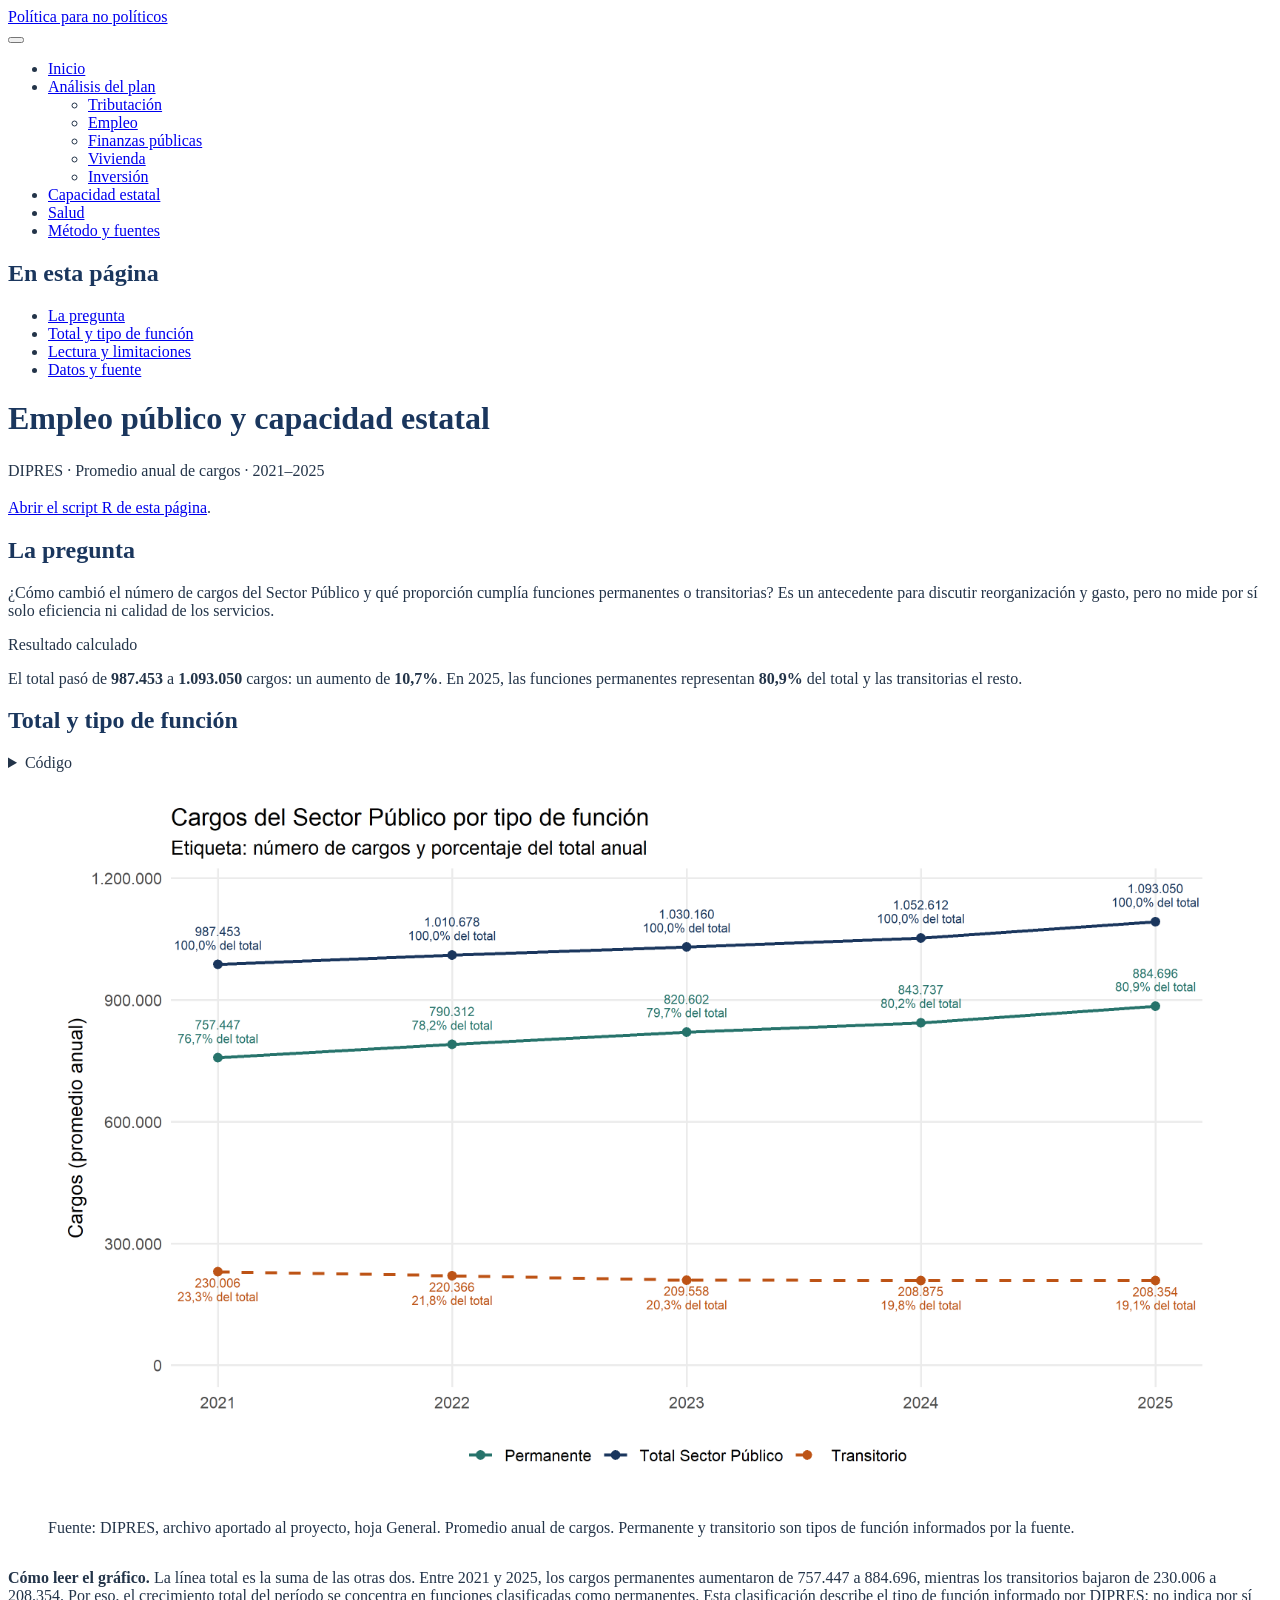
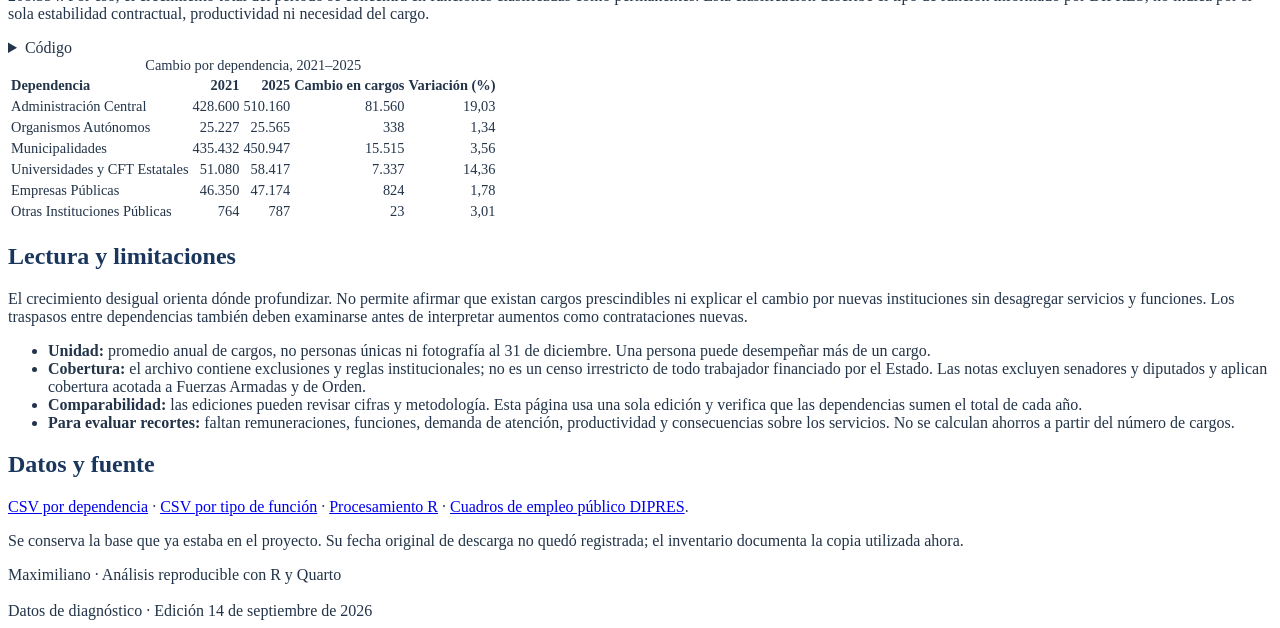
==== docs/01_empleo_publico.html @ da825cc6 "Amplía análisis y documentación del sitio" ====
<!DOCTYPE html>
<html xmlns="http://www.w3.org/1999/xhtml" lang="es" xml:lang="es"><head>

<meta charset="utf-8">
<meta name="generator" content="quarto-1.3.450">

<meta name="viewport" content="width=device-width, initial-scale=1.0, user-scalable=yes">


<title>Política para no políticos - Empleo público y capacidad estatal</title>
<style>
code{white-space: pre-wrap;}
span.smallcaps{font-variant: small-caps;}
div.columns{display: flex; gap: min(4vw, 1.5em);}
div.column{flex: auto; overflow-x: auto;}
div.hanging-indent{margin-left: 1.5em; text-indent: -1.5em;}
ul.task-list{list-style: none;}
ul.task-list li input[type="checkbox"] {
  width: 0.8em;
  margin: 0 0.8em 0.2em -1em; /* quarto-specific, see https://github.com/quarto-dev/quarto-cli/issues/4556 */ 
  vertical-align: middle;
}
/* CSS for syntax highlighting */
pre > code.sourceCode { white-space: pre; position: relative; }
pre > code.sourceCode > span { display: inline-block; line-height: 1.25; }
pre > code.sourceCode > span:empty { height: 1.2em; }
.sourceCode { overflow: visible; }
code.sourceCode > span { color: inherit; text-decoration: inherit; }
div.sourceCode { margin: 1em 0; }
pre.sourceCode { margin: 0; }
@media screen {
div.sourceCode { overflow: auto; }
}
@media print {
pre > code.sourceCode { white-space: pre-wrap; }
pre > code.sourceCode > span { text-indent: -5em; padding-left: 5em; }
}
pre.numberSource code
  { counter-reset: source-line 0; }
pre.numberSource code > span
  { position: relative; left: -4em; counter-increment: source-line; }
pre.numberSource code > span > a:first-child::before
  { content: counter(source-line);
    position: relative; left: -1em; text-align: right; vertical-align: baseline;
    border: none; display: inline-block;
    -webkit-touch-callout: none; -webkit-user-select: none;
    -khtml-user-select: none; -moz-user-select: none;
    -ms-user-select: none; user-select: none;
    padding: 0 4px; width: 4em;
  }
pre.numberSource { margin-left: 3em;  padding-left: 4px; }
div.sourceCode
  {   }
@media screen {
pre > code.sourceCode > span > a:first-child::before { text-decoration: underline; }
}
</style>


<script src="site_libs/quarto-nav/quarto-nav.js"></script>
<script src="site_libs/quarto-nav/headroom.min.js"></script>
<script src="site_libs/clipboard/clipboard.min.js"></script>
<script src="site_libs/quarto-search/autocomplete.umd.js"></script>
<script src="site_libs/quarto-search/fuse.min.js"></script>
<script src="site_libs/quarto-search/quarto-search.js"></script>
<meta name="quarto:offset" content="./">
<script src="site_libs/quarto-html/quarto.js"></script>
<script src="site_libs/quarto-html/popper.min.js"></script>
<script src="site_libs/quarto-html/tippy.umd.min.js"></script>
<script src="site_libs/quarto-html/anchor.min.js"></script>
<link href="site_libs/quarto-html/tippy.css" rel="stylesheet">
<link href="site_libs/quarto-html/quarto-syntax-highlighting.css" rel="stylesheet" id="quarto-text-highlighting-styles">
<script src="site_libs/bootstrap/bootstrap.min.js"></script>
<link href="site_libs/bootstrap/bootstrap-icons.css" rel="stylesheet">
<link href="site_libs/bootstrap/bootstrap.min.css" rel="stylesheet" id="quarto-bootstrap" data-mode="light">
<script id="quarto-search-options" type="application/json">{
  "location": "navbar",
  "copy-button": false,
  "collapse-after": 3,
  "panel-placement": "end",
  "type": "overlay",
  "limit": 20,
  "language": {
    "search-no-results-text": "Sin resultados",
    "search-matching-documents-text": "documentos encontrados",
    "search-copy-link-title": "Copiar el enlace en la búsqueda",
    "search-hide-matches-text": "Ocultar resultados adicionales",
    "search-more-match-text": "resultado adicional en este documento",
    "search-more-matches-text": "resultados adicionales en este documento",
    "search-clear-button-title": "Borrar",
    "search-detached-cancel-button-title": "Cancelar",
    "search-submit-button-title": "Enviar",
    "search-label": "Buscar"
  }
}</script>


<link rel="stylesheet" href="styles.css">
</head>

<body class="nav-fixed">

<div id="quarto-search-results"></div>
  <header id="quarto-header" class="headroom fixed-top">
    <nav class="navbar navbar-expand-lg navbar-dark ">
      <div class="navbar-container container-fluid">
      <div class="navbar-brand-container">
    <a class="navbar-brand" href="./index.html">
    <span class="navbar-title">Política para no políticos</span>
    </a>
  </div>
            <div id="quarto-search" class="" title="Buscar"></div>
          <button class="navbar-toggler" type="button" data-bs-toggle="collapse" data-bs-target="#navbarCollapse" aria-controls="navbarCollapse" aria-expanded="false" aria-label="Navegación de palanca" onclick="if (window.quartoToggleHeadroom) { window.quartoToggleHeadroom(); }">
  <span class="navbar-toggler-icon"></span>
</button>
          <div class="collapse navbar-collapse" id="navbarCollapse">
            <ul class="navbar-nav navbar-nav-scroll me-auto">
  <li class="nav-item">
    <a class="nav-link" href="./index.html" rel="" target="">
 <span class="menu-text">Inicio</span></a>
  </li>  
  <li class="nav-item dropdown ">
    <a class="nav-link dropdown-toggle" href="#" id="nav-menu-análisis-del-plan" role="button" data-bs-toggle="dropdown" aria-expanded="false" rel="" target="">
 <span class="menu-text">Análisis del plan</span>
    </a>
    <ul class="dropdown-menu" aria-labelledby="nav-menu-análisis-del-plan">    
        <li>
    <a class="dropdown-item" href="./03_tributacion.html" rel="" target="">
 <span class="dropdown-text">Tributación</span></a>
  </li>  
        <li>
    <a class="dropdown-item" href="./04_empleo_formal.html" rel="" target="">
 <span class="dropdown-text">Empleo</span></a>
  </li>  
        <li>
    <a class="dropdown-item" href="./05_finanzas_publicas.html" rel="" target="">
 <span class="dropdown-text">Finanzas públicas</span></a>
  </li>  
        <li>
    <a class="dropdown-item" href="./06_vivienda.html" rel="" target="">
 <span class="dropdown-text">Vivienda</span></a>
  </li>  
        <li>
    <a class="dropdown-item" href="./07_inversion.html" rel="" target="">
 <span class="dropdown-text">Inversión</span></a>
  </li>  
    </ul>
  </li>
  <li class="nav-item">
    <a class="nav-link active" href="./01_empleo_publico.html" rel="" target="" aria-current="page">
 <span class="menu-text">Capacidad estatal</span></a>
  </li>  
  <li class="nav-item">
    <a class="nav-link" href="./02_salud_fonasa.html" rel="" target="">
 <span class="menu-text">Salud</span></a>
  </li>  
  <li class="nav-item">
    <a class="nav-link" href="./metodologia.html" rel="" target="">
 <span class="menu-text">Método y fuentes</span></a>
  </li>  
</ul>
            <div class="quarto-navbar-tools ms-auto">
</div>
          </div> <!-- /navcollapse -->
      </div> <!-- /container-fluid -->
    </nav>
</header>
<!-- content -->
<div id="quarto-content" class="quarto-container page-columns page-rows-contents page-layout-article page-navbar">
<!-- sidebar -->
<!-- margin-sidebar -->
    <div id="quarto-margin-sidebar" class="sidebar margin-sidebar">
        <nav id="TOC" role="doc-toc" class="toc-active">
    <h2 id="toc-title">En esta página</h2>
   
  <ul>
  <li><a href="#la-pregunta" id="toc-la-pregunta" class="nav-link active" data-scroll-target="#la-pregunta">La pregunta</a></li>
  <li><a href="#total-y-tipo-de-función" id="toc-total-y-tipo-de-función" class="nav-link" data-scroll-target="#total-y-tipo-de-función">Total y tipo de función</a></li>
  <li><a href="#lectura-y-limitaciones" id="toc-lectura-y-limitaciones" class="nav-link" data-scroll-target="#lectura-y-limitaciones">Lectura y limitaciones</a></li>
  <li><a href="#datos-y-fuente" id="toc-datos-y-fuente" class="nav-link" data-scroll-target="#datos-y-fuente">Datos y fuente</a></li>
  </ul>
</nav>
    </div>
<!-- main -->
<main class="content" id="quarto-document-content">

<header id="title-block-header" class="quarto-title-block default">
<div class="quarto-title">
<h1 class="title">Empleo público y capacidad estatal</h1>
<p class="subtitle lead">DIPRES · Promedio anual de cargos · 2021–2025</p>
</div>



<div class="quarto-title-meta">

    
  
    
  </div>
  

</header>

<p><a href="01_empleo_publico.R">Abrir el script R de esta página</a>.</p>
<section id="la-pregunta" class="level2">
<h2 class="anchored" data-anchor-id="la-pregunta">La pregunta</h2>
<p>¿Cómo cambió el número de cargos del Sector Público y qué proporción cumplía funciones permanentes o transitorias? Es un antecedente para discutir reorganización y gasto, pero no mide por sí solo eficiencia ni calidad de los servicios.</p>
<div class="callout callout-style-default callout-note callout-titled" title="Resultado calculado">
<div class="callout-header d-flex align-content-center">
<div class="callout-icon-container">
<i class="callout-icon"></i>
</div>
<div class="callout-title-container flex-fill">
Resultado calculado
</div>
</div>
<div class="callout-body-container callout-body">
<p>El total pasó de <strong>987.453</strong> a <strong>1.093.050</strong> cargos: un aumento de <strong>10,7%</strong>. En 2025, las funciones permanentes representan <strong>80,9%</strong> del total y las transitorias el resto.</p>
</div>
</div>
</section>
<section id="total-y-tipo-de-función" class="level2">
<h2 class="anchored" data-anchor-id="total-y-tipo-de-función">Total y tipo de función</h2>
<div class="cell">
<details>
<summary>Código</summary>
<div class="sourceCode cell-code" id="cb1"><pre class="sourceCode r code-with-copy"><code class="sourceCode r"><span id="cb1-1"><a href="#cb1-1" aria-hidden="true" tabindex="-1"></a><span class="co"># Total del Sector Público y sus funciones permanentes y transitorias.</span></span>
<span id="cb1-2"><a href="#cb1-2" aria-hidden="true" tabindex="-1"></a><span class="fu">print</span>(<span class="fu">ggplot</span>(funcion_grafico,<span class="fu">aes</span>(anio,cargos,<span class="at">colour=</span>tipo,<span class="at">linetype=</span>tipo))<span class="sc">+</span> </span>
<span id="cb1-3"><a href="#cb1-3" aria-hidden="true" tabindex="-1"></a>  <span class="fu">geom_line</span>(<span class="at">linewidth=</span>.<span class="dv">9</span>)<span class="sc">+</span><span class="fu">geom_point</span>(<span class="at">size=</span><span class="fl">2.2</span>)<span class="sc">+</span></span>
<span id="cb1-4"><a href="#cb1-4" aria-hidden="true" tabindex="-1"></a>  <span class="fu">geom_text</span>(<span class="fu">aes</span>(<span class="at">label=</span>etiqueta,<span class="at">vjust=</span>ajuste),<span class="at">show.legend=</span><span class="cn">FALSE</span>,<span class="at">size=</span><span class="fl">2.7</span>,<span class="at">lineheight=</span>.<span class="dv">9</span>)<span class="sc">+</span></span>
<span id="cb1-5"><a href="#cb1-5" aria-hidden="true" tabindex="-1"></a>  <span class="fu">scale_colour_manual</span>(<span class="at">values=</span><span class="fu">c</span>(<span class="st">'Total Sector Público'</span><span class="ot">=</span>paleta[<span class="dv">1</span>],<span class="at">Permanente=</span>paleta[<span class="dv">3</span>],<span class="at">Transitorio=</span>paleta[<span class="dv">2</span>]))<span class="sc">+</span></span>
<span id="cb1-6"><a href="#cb1-6" aria-hidden="true" tabindex="-1"></a>  <span class="fu">scale_linetype_manual</span>(<span class="at">values=</span><span class="fu">c</span>(<span class="st">'Total Sector Público'</span><span class="ot">=</span><span class="st">'solid'</span>,<span class="at">Permanente=</span><span class="st">'solid'</span>,<span class="at">Transitorio=</span><span class="st">'dashed'</span>))<span class="sc">+</span></span>
<span id="cb1-7"><a href="#cb1-7" aria-hidden="true" tabindex="-1"></a>  <span class="fu">scale_x_continuous</span>(<span class="at">breaks=</span><span class="dv">2021</span><span class="sc">:</span><span class="dv">2025</span>)<span class="sc">+</span></span>
<span id="cb1-8"><a href="#cb1-8" aria-hidden="true" tabindex="-1"></a>  <span class="fu">expand_limits</span>(<span class="at">y=</span><span class="dv">0</span>)<span class="sc">+</span></span>
<span id="cb1-9"><a href="#cb1-9" aria-hidden="true" tabindex="-1"></a>  <span class="fu">scale_y_continuous</span>(<span class="at">labels=</span><span class="fu">label_number</span>(<span class="at">big.mark=</span><span class="st">'.'</span>,<span class="at">decimal.mark=</span><span class="st">','</span>),</span>
<span id="cb1-10"><a href="#cb1-10" aria-hidden="true" tabindex="-1"></a>    <span class="at">expand=</span><span class="fu">expansion</span>(<span class="at">mult=</span><span class="fu">c</span>(.<span class="dv">05</span>,.<span class="dv">12</span>)))<span class="sc">+</span></span>
<span id="cb1-11"><a href="#cb1-11" aria-hidden="true" tabindex="-1"></a>  <span class="fu">labs</span>(<span class="at">title=</span><span class="st">'Cargos del Sector Público por tipo de función'</span>,</span>
<span id="cb1-12"><a href="#cb1-12" aria-hidden="true" tabindex="-1"></a>    <span class="at">subtitle=</span><span class="st">'Etiqueta: número de cargos y porcentaje del total anual'</span>,</span>
<span id="cb1-13"><a href="#cb1-13" aria-hidden="true" tabindex="-1"></a>    <span class="at">x=</span><span class="cn">NULL</span>,<span class="at">y=</span><span class="st">'Cargos (promedio anual)'</span>,<span class="at">colour=</span><span class="cn">NULL</span>,<span class="at">linetype=</span><span class="cn">NULL</span>))</span></code><button title="Copiar al portapapeles" class="code-copy-button"><i class="bi"></i></button></pre></div>
</details>
<div class="cell-output-display">
<div class="quarto-figure quarto-figure-center">
<figure class="figure">
<p><img src="01_empleo_publico_files/figure-html/01-empleo-publico-paso-3-1.png" class="img-fluid figure-img" alt="Tres series entre 2021 y 2025: total del Sector Público, funciones permanentes y funciones transitorias. Cada etiqueta presenta el número de cargos y su porcentaje del total anual." width="1600"></p>
<figcaption class="figure-caption">Fuente: DIPRES, archivo aportado al proyecto, hoja General. Promedio anual de cargos. Permanente y transitorio son tipos de función informados por la fuente.</figcaption>
</figure>
</div>
</div>
</div>
<p><strong>Cómo leer el gráfico.</strong> La línea total es la suma de las otras dos. Entre 2021 y 2025, los cargos permanentes aumentaron de 757.447 a 884.696, mientras los transitorios bajaron de 230.006 a 208.354. Por eso, el crecimiento total del período se concentra en funciones clasificadas como permanentes. Esta clasificación describe el tipo de función informado por DIPRES; no indica por sí sola estabilidad contractual, productividad ni necesidad del cargo.</p>
<div class="cell">
<details>
<summary>Código</summary>
<div class="sourceCode cell-code" id="cb2"><pre class="sourceCode r code-with-copy"><code class="sourceCode r"><span id="cb2-1"><a href="#cb2-1" aria-hidden="true" tabindex="-1"></a><span class="co"># Mostrar gráfico o tabla</span></span>
<span id="cb2-2"><a href="#cb2-2" aria-hidden="true" tabindex="-1"></a><span class="fu">tabla</span>(comp <span class="sc">|&gt;</span> <span class="fu">transmute</span>(<span class="at">Dependencia=</span>dependencia,<span class="st">`</span><span class="at">2021</span><span class="st">`</span><span class="ot">=</span>a2021,<span class="st">`</span><span class="at">2025</span><span class="st">`</span><span class="ot">=</span>a2025,<span class="st">`</span><span class="at">Cambio en cargos</span><span class="st">`</span><span class="ot">=</span>cambio,<span class="st">`</span><span class="at">Variación (%)</span><span class="st">`</span><span class="ot">=</span>variacion))</span></code><button title="Copiar al portapapeles" class="code-copy-button"><i class="bi"></i></button></pre></div>
</details>
<div class="cell-output-display">
<table data-quarto-postprocess="true" class="table table-sm table-striped small">
<caption>Cambio por dependencia, 2021–2025 </caption>
<thead>
<tr class="header">
<th style="text-align: left;" data-quarto-table-cell-role="th">Dependencia</th>
<th style="text-align: right;" data-quarto-table-cell-role="th">2021</th>
<th style="text-align: right;" data-quarto-table-cell-role="th">2025</th>
<th style="text-align: right;" data-quarto-table-cell-role="th">Cambio en cargos</th>
<th style="text-align: right;" data-quarto-table-cell-role="th">Variación (%)</th>
</tr>
</thead>
<tbody>
<tr class="odd">
<td style="text-align: left;">Administración Central</td>
<td style="text-align: right;">428.600</td>
<td style="text-align: right;">510.160</td>
<td style="text-align: right;">81.560</td>
<td style="text-align: right;">19,03</td>
</tr>
<tr class="even">
<td style="text-align: left;">Organismos Autónomos</td>
<td style="text-align: right;">25.227</td>
<td style="text-align: right;">25.565</td>
<td style="text-align: right;">338</td>
<td style="text-align: right;">1,34</td>
</tr>
<tr class="odd">
<td style="text-align: left;">Municipalidades</td>
<td style="text-align: right;">435.432</td>
<td style="text-align: right;">450.947</td>
<td style="text-align: right;">15.515</td>
<td style="text-align: right;">3,56</td>
</tr>
<tr class="even">
<td style="text-align: left;">Universidades y CFT Estatales</td>
<td style="text-align: right;">51.080</td>
<td style="text-align: right;">58.417</td>
<td style="text-align: right;">7.337</td>
<td style="text-align: right;">14,36</td>
</tr>
<tr class="odd">
<td style="text-align: left;">Empresas Públicas</td>
<td style="text-align: right;">46.350</td>
<td style="text-align: right;">47.174</td>
<td style="text-align: right;">824</td>
<td style="text-align: right;">1,78</td>
</tr>
<tr class="even">
<td style="text-align: left;">Otras Instituciones Públicas</td>
<td style="text-align: right;">764</td>
<td style="text-align: right;">787</td>
<td style="text-align: right;">23</td>
<td style="text-align: right;">3,01</td>
</tr>
</tbody>
</table>


</div>
</div>
</section>
<section id="lectura-y-limitaciones" class="level2">
<h2 class="anchored" data-anchor-id="lectura-y-limitaciones">Lectura y limitaciones</h2>
<p>El crecimiento desigual orienta dónde profundizar. No permite afirmar que existan cargos prescindibles ni explicar el cambio por nuevas instituciones sin desagregar servicios y funciones. Los traspasos entre dependencias también deben examinarse antes de interpretar aumentos como contrataciones nuevas.</p>
<ul>
<li><strong>Unidad:</strong> promedio anual de cargos, no personas únicas ni fotografía al 31 de diciembre. Una persona puede desempeñar más de un cargo.</li>
<li><strong>Cobertura:</strong> el archivo contiene exclusiones y reglas institucionales; no es un censo irrestricto de todo trabajador financiado por el Estado. Las notas excluyen senadores y diputados y aplican cobertura acotada a Fuerzas Armadas y de Orden.</li>
<li><strong>Comparabilidad:</strong> las ediciones pueden revisar cifras y metodología. Esta página usa una sola edición y verifica que las dependencias sumen el total de cada año.</li>
<li><strong>Para evaluar recortes:</strong> faltan remuneraciones, funciones, demanda de atención, productividad y consecuencias sobre los servicios. No se calculan ahorros a partir del número de cargos.</li>
</ul>
</section>
<section id="datos-y-fuente" class="level2">
<h2 class="anchored" data-anchor-id="datos-y-fuente">Datos y fuente</h2>
<p><a href="datos/empleo_publico.csv">CSV por dependencia</a> · <a href="datos/empleo_publico_funcion.csv">CSV por tipo de función</a> · <a href="scripts/procesar_datos.R">Procesamiento R</a> · <a href="https://www.dipres.gob.cl/598/w3-article-190248.html">Cuadros de empleo público DIPRES</a>.</p>
<p>Se conserva la base que ya estaba en el proyecto. Su fecha original de descarga no quedó registrada; el inventario documenta la copia utilizada ahora.</p>


</section>

</main> <!-- /main -->
<script id="quarto-html-after-body" type="application/javascript">
window.document.addEventListener("DOMContentLoaded", function (event) {
  const toggleBodyColorMode = (bsSheetEl) => {
    const mode = bsSheetEl.getAttribute("data-mode");
    const bodyEl = window.document.querySelector("body");
    if (mode === "dark") {
      bodyEl.classList.add("quarto-dark");
      bodyEl.classList.remove("quarto-light");
    } else {
      bodyEl.classList.add("quarto-light");
      bodyEl.classList.remove("quarto-dark");
    }
  }
  const toggleBodyColorPrimary = () => {
    const bsSheetEl = window.document.querySelector("link#quarto-bootstrap");
    if (bsSheetEl) {
      toggleBodyColorMode(bsSheetEl);
    }
  }
  toggleBodyColorPrimary();  
  const icon = "";
  const anchorJS = new window.AnchorJS();
  anchorJS.options = {
    placement: 'right',
    icon: icon
  };
  anchorJS.add('.anchored');
  const isCodeAnnotation = (el) => {
    for (const clz of el.classList) {
      if (clz.startsWith('code-annotation-')) {                     
        return true;
      }
    }
    return false;
  }
  const clipboard = new window.ClipboardJS('.code-copy-button', {
    text: function(trigger) {
      const codeEl = trigger.previousElementSibling.cloneNode(true);
      for (const childEl of codeEl.children) {
        if (isCodeAnnotation(childEl)) {
          childEl.remove();
        }
      }
      return codeEl.innerText;
    }
  });
  clipboard.on('success', function(e) {
    // button target
    const button = e.trigger;
    // don't keep focus
    button.blur();
    // flash "checked"
    button.classList.add('code-copy-button-checked');
    var currentTitle = button.getAttribute("title");
    button.setAttribute("title", "Copiado");
    let tooltip;
    if (window.bootstrap) {
      button.setAttribute("data-bs-toggle", "tooltip");
      button.setAttribute("data-bs-placement", "left");
      button.setAttribute("data-bs-title", "Copiado");
      tooltip = new bootstrap.Tooltip(button, 
        { trigger: "manual", 
          customClass: "code-copy-button-tooltip",
          offset: [0, -8]});
      tooltip.show();    
    }
    setTimeout(function() {
      if (tooltip) {
        tooltip.hide();
        button.removeAttribute("data-bs-title");
        button.removeAttribute("data-bs-toggle");
        button.removeAttribute("data-bs-placement");
      }
      button.setAttribute("title", currentTitle);
      button.classList.remove('code-copy-button-checked');
    }, 1000);
    // clear code selection
    e.clearSelection();
  });
  function tippyHover(el, contentFn) {
    const config = {
      allowHTML: true,
      content: contentFn,
      maxWidth: 500,
      delay: 100,
      arrow: false,
      appendTo: function(el) {
          return el.parentElement;
      },
      interactive: true,
      interactiveBorder: 10,
      theme: 'quarto',
      placement: 'bottom-start'
    };
    window.tippy(el, config); 
  }
  const noterefs = window.document.querySelectorAll('a[role="doc-noteref"]');
  for (var i=0; i<noterefs.length; i++) {
    const ref = noterefs[i];
    tippyHover(ref, function() {
      // use id or data attribute instead here
      let href = ref.getAttribute('data-footnote-href') || ref.getAttribute('href');
      try { href = new URL(href).hash; } catch {}
      const id = href.replace(/^#\/?/, "");
      const note = window.document.getElementById(id);
      return note.innerHTML;
    });
  }
      let selectedAnnoteEl;
      const selectorForAnnotation = ( cell, annotation) => {
        let cellAttr = 'data-code-cell="' + cell + '"';
        let lineAttr = 'data-code-annotation="' +  annotation + '"';
        const selector = 'span[' + cellAttr + '][' + lineAttr + ']';
        return selector;
      }
      const selectCodeLines = (annoteEl) => {
        const doc = window.document;
        const targetCell = annoteEl.getAttribute("data-target-cell");
        const targetAnnotation = annoteEl.getAttribute("data-target-annotation");
        const annoteSpan = window.document.querySelector(selectorForAnnotation(targetCell, targetAnnotation));
        const lines = annoteSpan.getAttribute("data-code-lines").split(",");
        const lineIds = lines.map((line) => {
          return targetCell + "-" + line;
        })
        let top = null;
        let height = null;
        let parent = null;
        if (lineIds.length > 0) {
            //compute the position of the single el (top and bottom and make a div)
            const el = window.document.getElementById(lineIds[0]);
            top = el.offsetTop;
            height = el.offsetHeight;
            parent = el.parentElement.parentElement;
          if (lineIds.length > 1) {
            const lastEl = window.document.getElementById(lineIds[lineIds.length - 1]);
            const bottom = lastEl.offsetTop + lastEl.offsetHeight;
            height = bottom - top;
          }
          if (top !== null && height !== null && parent !== null) {
            // cook up a div (if necessary) and position it 
            let div = window.document.getElementById("code-annotation-line-highlight");
            if (div === null) {
              div = window.document.createElement("div");
              div.setAttribute("id", "code-annotation-line-highlight");
              div.style.position = 'absolute';
              parent.appendChild(div);
            }
            div.style.top = top - 2 + "px";
            div.style.height = height + 4 + "px";
            let gutterDiv = window.document.getElementById("code-annotation-line-highlight-gutter");
            if (gutterDiv === null) {
              gutterDiv = window.document.createElement("div");
              gutterDiv.setAttribute("id", "code-annotation-line-highlight-gutter");
              gutterDiv.style.position = 'absolute';
              const codeCell = window.document.getElementById(targetCell);
              const gutter = codeCell.querySelector('.code-annotation-gutter');
              gutter.appendChild(gutterDiv);
            }
            gutterDiv.style.top = top - 2 + "px";
            gutterDiv.style.height = height + 4 + "px";
          }
          selectedAnnoteEl = annoteEl;
        }
      };
      const unselectCodeLines = () => {
        const elementsIds = ["code-annotation-line-highlight", "code-annotation-line-highlight-gutter"];
        elementsIds.forEach((elId) => {
          const div = window.document.getElementById(elId);
          if (div) {
            div.remove();
          }
        });
        selectedAnnoteEl = undefined;
      };
      // Attach click handler to the DT
      const annoteDls = window.document.querySelectorAll('dt[data-target-cell]');
      for (const annoteDlNode of annoteDls) {
        annoteDlNode.addEventListener('click', (event) => {
          const clickedEl = event.target;
          if (clickedEl !== selectedAnnoteEl) {
            unselectCodeLines();
            const activeEl = window.document.querySelector('dt[data-target-cell].code-annotation-active');
            if (activeEl) {
              activeEl.classList.remove('code-annotation-active');
            }
            selectCodeLines(clickedEl);
            clickedEl.classList.add('code-annotation-active');
          } else {
            // Unselect the line
            unselectCodeLines();
            clickedEl.classList.remove('code-annotation-active');
          }
        });
      }
  const findCites = (el) => {
    const parentEl = el.parentElement;
    if (parentEl) {
      const cites = parentEl.dataset.cites;
      if (cites) {
        return {
          el,
          cites: cites.split(' ')
        };
      } else {
        return findCites(el.parentElement)
      }
    } else {
      return undefined;
    }
  };
  var bibliorefs = window.document.querySelectorAll('a[role="doc-biblioref"]');
  for (var i=0; i<bibliorefs.length; i++) {
    const ref = bibliorefs[i];
    const citeInfo = findCites(ref);
    if (citeInfo) {
      tippyHover(citeInfo.el, function() {
        var popup = window.document.createElement('div');
        citeInfo.cites.forEach(function(cite) {
          var citeDiv = window.document.createElement('div');
          citeDiv.classList.add('hanging-indent');
          citeDiv.classList.add('csl-entry');
          var biblioDiv = window.document.getElementById('ref-' + cite);
          if (biblioDiv) {
            citeDiv.innerHTML = biblioDiv.innerHTML;
          }
          popup.appendChild(citeDiv);
        });
        return popup.innerHTML;
      });
    }
  }
    var localhostRegex = new RegExp(/^(?:http|https):\/\/localhost\:?[0-9]*\//);
      var filterRegex = new RegExp("https:\/\/titan1959\.github\.io\/Mega-reforma-Chile\/");
    var isInternal = (href) => {
        return filterRegex.test(href) || localhostRegex.test(href);
    }
    // Inspect non-navigation links and adorn them if external
 	var links = window.document.querySelectorAll('a[href]:not(.nav-link):not(.navbar-brand):not(.toc-action):not(.sidebar-link):not(.sidebar-item-toggle):not(.pagination-link):not(.no-external):not([aria-hidden]):not(.dropdown-item)');
    for (var i=0; i<links.length; i++) {
      const link = links[i];
      if (!isInternal(link.href)) {
          // target, if specified
          link.setAttribute("target", "_blank");
      }
    }
});
</script>
</div> <!-- /content -->
<footer class="footer">
  <div class="nav-footer">
    <div class="nav-footer-left">Maximiliano · Análisis reproducible con R y Quarto</div>   
    <div class="nav-footer-center">
      &nbsp;
    </div>
    <div class="nav-footer-right">Datos de diagnóstico · Edición 14 de septiembre de 2026</div>
  </div>
</footer>



</body></html>
---- docs/styles.css ----
:root { --azul: #1a365d; --tinta: #233449; }
body { color: var(--tinta); }
h1,h2,h3 { color: var(--azul); }
.quarto-title .subtitle { max-width: 760px; line-height: 1.5; }
.hero { background: #edf2f7; border-left: 5px solid #bd5315; padding: 1.4rem 1.6rem; margin: 1.4rem 0 2rem; border-radius: 4px; }
.cards { display: grid; grid-template-columns: repeat(2,minmax(0,1fr)); gap: 1rem; margin: 1.2rem 0 2rem; }
.card-tema { border: 1px solid #d7dfe9; border-radius: 8px; padding: 1.1rem 1.3rem; background: #fff; }
.card-tema h3 { font-size: 1.18rem; margin: 0 0 .5rem; }
.card-tema p { margin-bottom: .4rem; font-size: .95rem; }
table { font-size: .9rem; }
.cell-output-display { overflow-x: auto; }
.cell-output-display img { max-width: 100%; height: auto; }
details.code-fold { margin-bottom: .8rem; }
@media(max-width:650px) { .cards { grid-template-columns: 1fr; } .hero { padding: 1rem; } h1.title { font-size: 1.85rem; } }
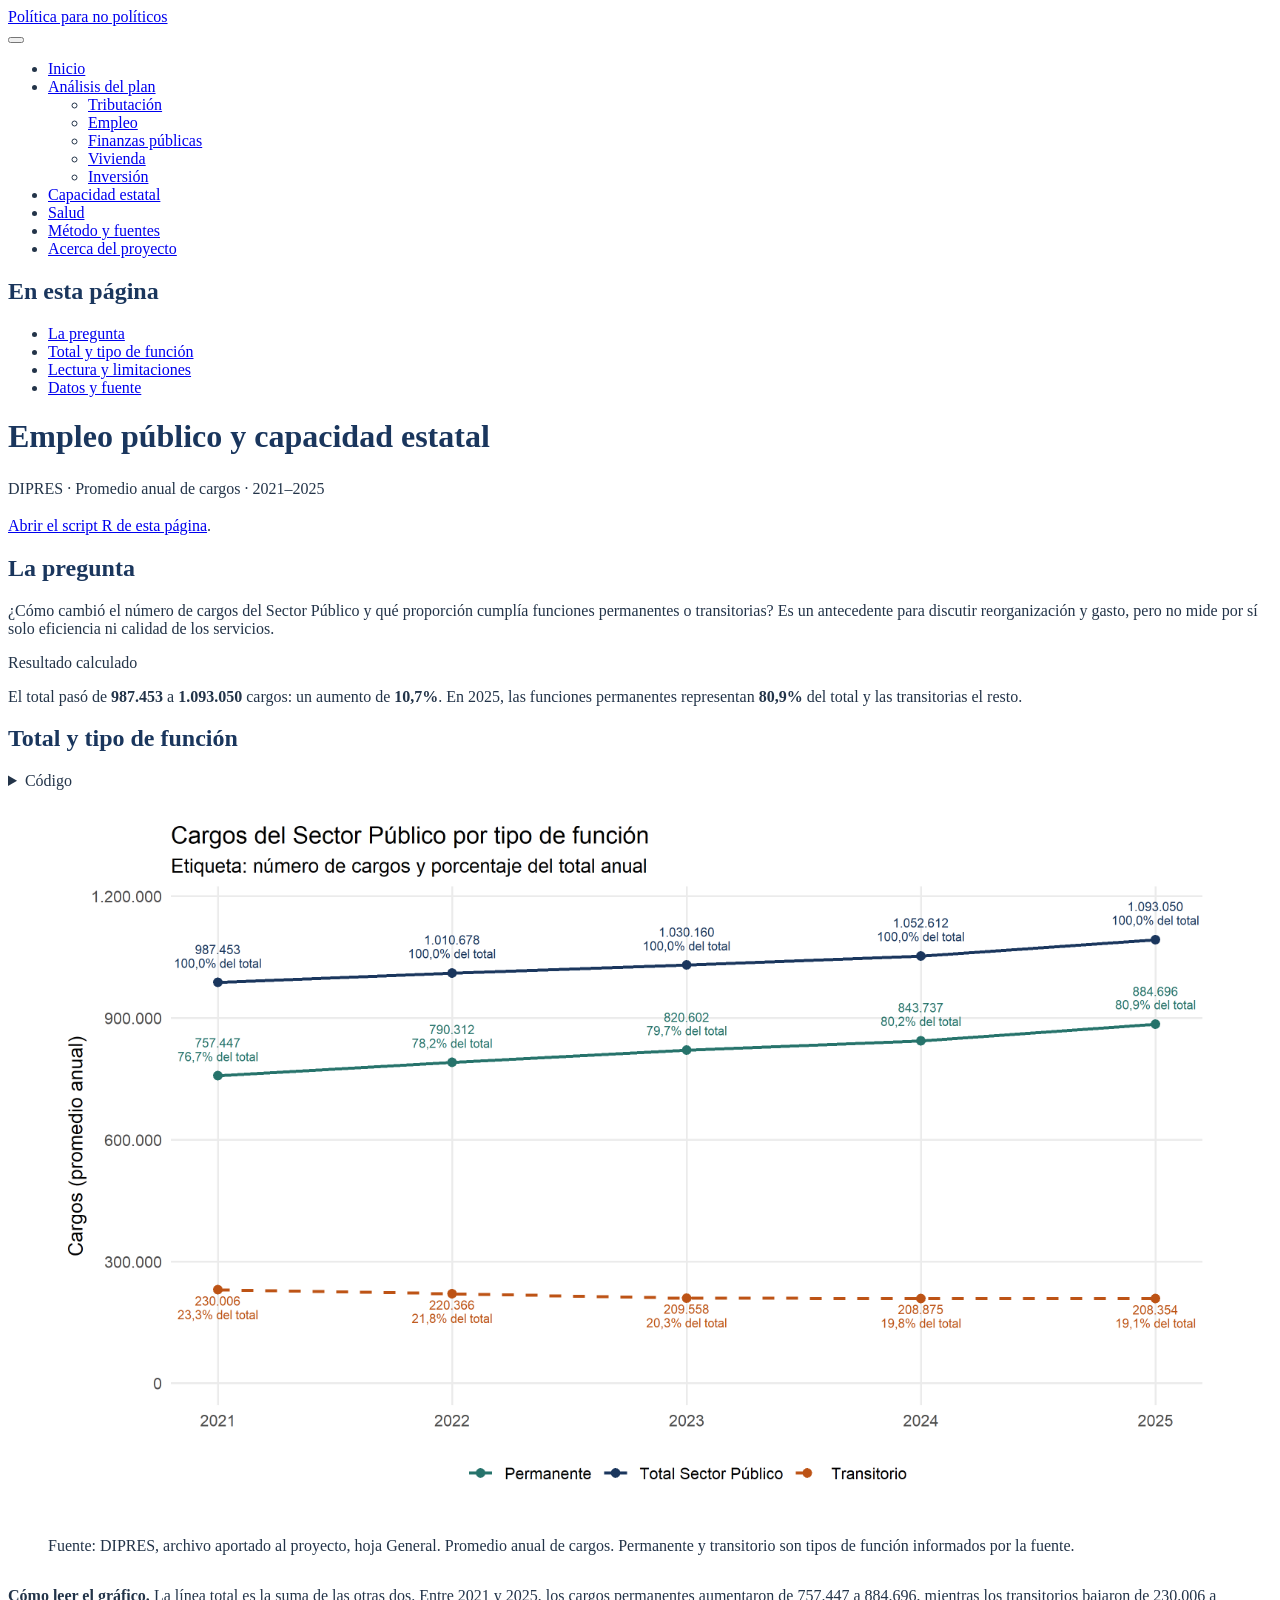
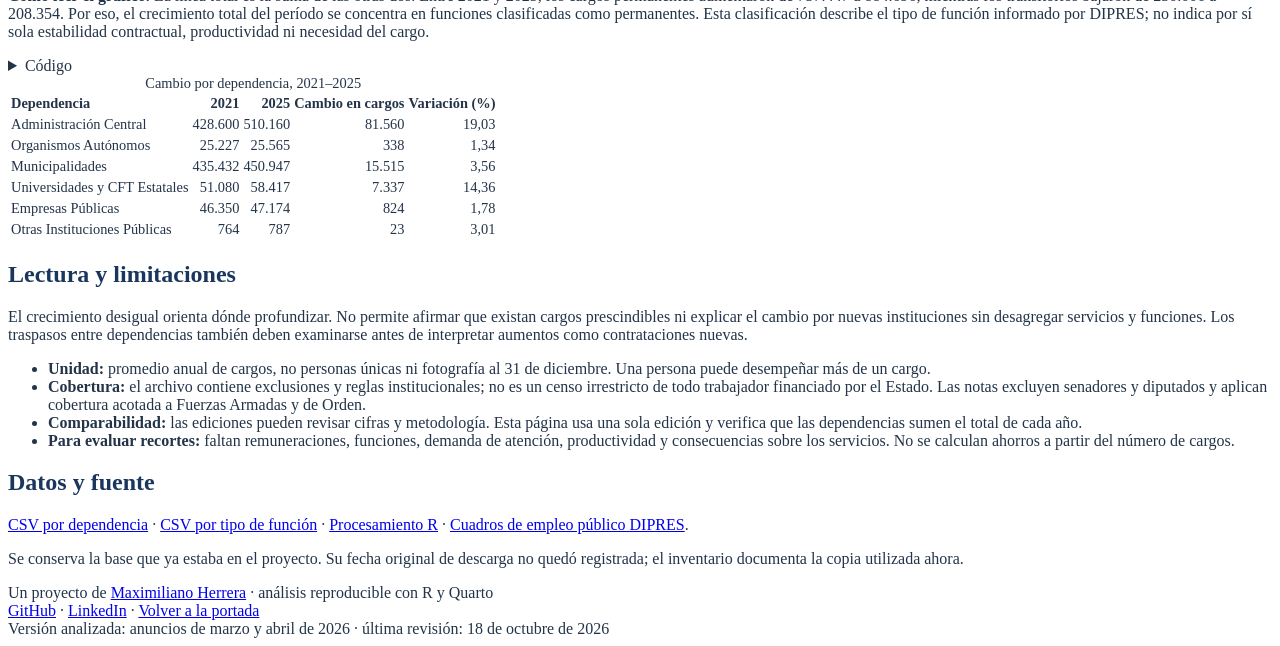
==== commit 5928d275: "Agrega autoría y contexto del proyecto" ====
--- a/docs/01_empleo_publico.html
+++ b/docs/01_empleo_publico.html
@@ -157,6 +157,10 @@
   <li class="nav-item">
     <a class="nav-link" href="./metodologia.html" rel="" target="">
  <span class="menu-text">Método y fuentes</span></a>
+  </li>  
+  <li class="nav-item">
+    <a class="nav-link" href="./acerca.html" rel="" target="">
+ <span class="menu-text">Acerca del proyecto</span></a>
   </li>  
 </ul>
             <div class="quarto-navbar-tools ms-auto">
@@ -568,7 +572,7 @@
     }
   }
     var localhostRegex = new RegExp(/^(?:http|https):\/\/localhost\:?[0-9]*\//);
-      var filterRegex = new RegExp("https:\/\/titan1959\.github\.io\/Mega-reforma-Chile\/");
+      var filterRegex = new RegExp("https:\/\/maximiliano-herrera\.github\.io\/Mega-reforma-Chile\/");
     var isInternal = (href) => {
         return filterRegex.test(href) || localhostRegex.test(href);
     }
@@ -586,11 +590,9 @@
 </div> <!-- /content -->
 <footer class="footer">
   <div class="nav-footer">
-    <div class="nav-footer-left">Maximiliano · Análisis reproducible con R y Quarto</div>   
-    <div class="nav-footer-center">
-      &nbsp;
-    </div>
-    <div class="nav-footer-right">Datos de diagnóstico · Edición 14 de septiembre de 2026</div>
+    <div class="nav-footer-left">Un proyecto de <a href="./acerca.html">Maximiliano Herrera</a> · análisis reproducible con R y Quarto</div>   
+    <div class="nav-footer-center"><a href="https://github.com/Titan1959/Mega-reforma-Chile">GitHub</a> · <a href="https://www.linkedin.com/in/maximiliano-herrera-1380661ba/">LinkedIn</a> · <a href="./index.html">Volver a la portada</a></div>
+    <div class="nav-footer-right">Versión analizada: anuncios de marzo y abril de 2026 · última revisión: 18 de octubre de 2026</div>
   </div>
 </footer>
 
--- a/docs/styles.css
+++ b/docs/styles.css
@@ -1,5 +1,6 @@
 :root { --azul: #1a365d; --tinta: #233449; }
-body { color: var(--tinta); }
+html { overflow-x: clip; }
+body { color: var(--tinta); max-width: 100%; overflow-wrap: break-word; }
 h1,h2,h3 { color: var(--azul); }
 .quarto-title .subtitle { max-width: 760px; line-height: 1.5; }
 .hero { background: #edf2f7; border-left: 5px solid #bd5315; padding: 1.4rem 1.6rem; margin: 1.4rem 0 2rem; border-radius: 4px; }
@@ -8,7 +9,16 @@
 .card-tema h3 { font-size: 1.18rem; margin: 0 0 .5rem; }
 .card-tema p { margin-bottom: .4rem; font-size: .95rem; }
 table { font-size: .9rem; }
-.cell-output-display { overflow-x: auto; }
+.cell-output-display { max-width: 100%; overflow-x: auto; -webkit-overflow-scrolling: touch; }
 .cell-output-display img { max-width: 100%; height: auto; }
 details.code-fold { margin-bottom: .8rem; }
-@media(max-width:650px) { .cards { grid-template-columns: 1fr; } .hero { padding: 1rem; } h1.title { font-size: 1.85rem; } }
+@media(max-width:650px) {
+  .cards { grid-template-columns: 1fr; }
+  .hero { padding: 1rem; }
+  h1.title { font-size: 1.85rem; }
+  .quarto-title .subtitle { font-size: 1rem; }
+  .quarto-figure { margin-left: 0; margin-right: 0; }
+  .cell-output-display { padding-bottom: .35rem; }
+  table { font-size: .82rem; }
+  .page-footer { font-size: .85rem; }
+}
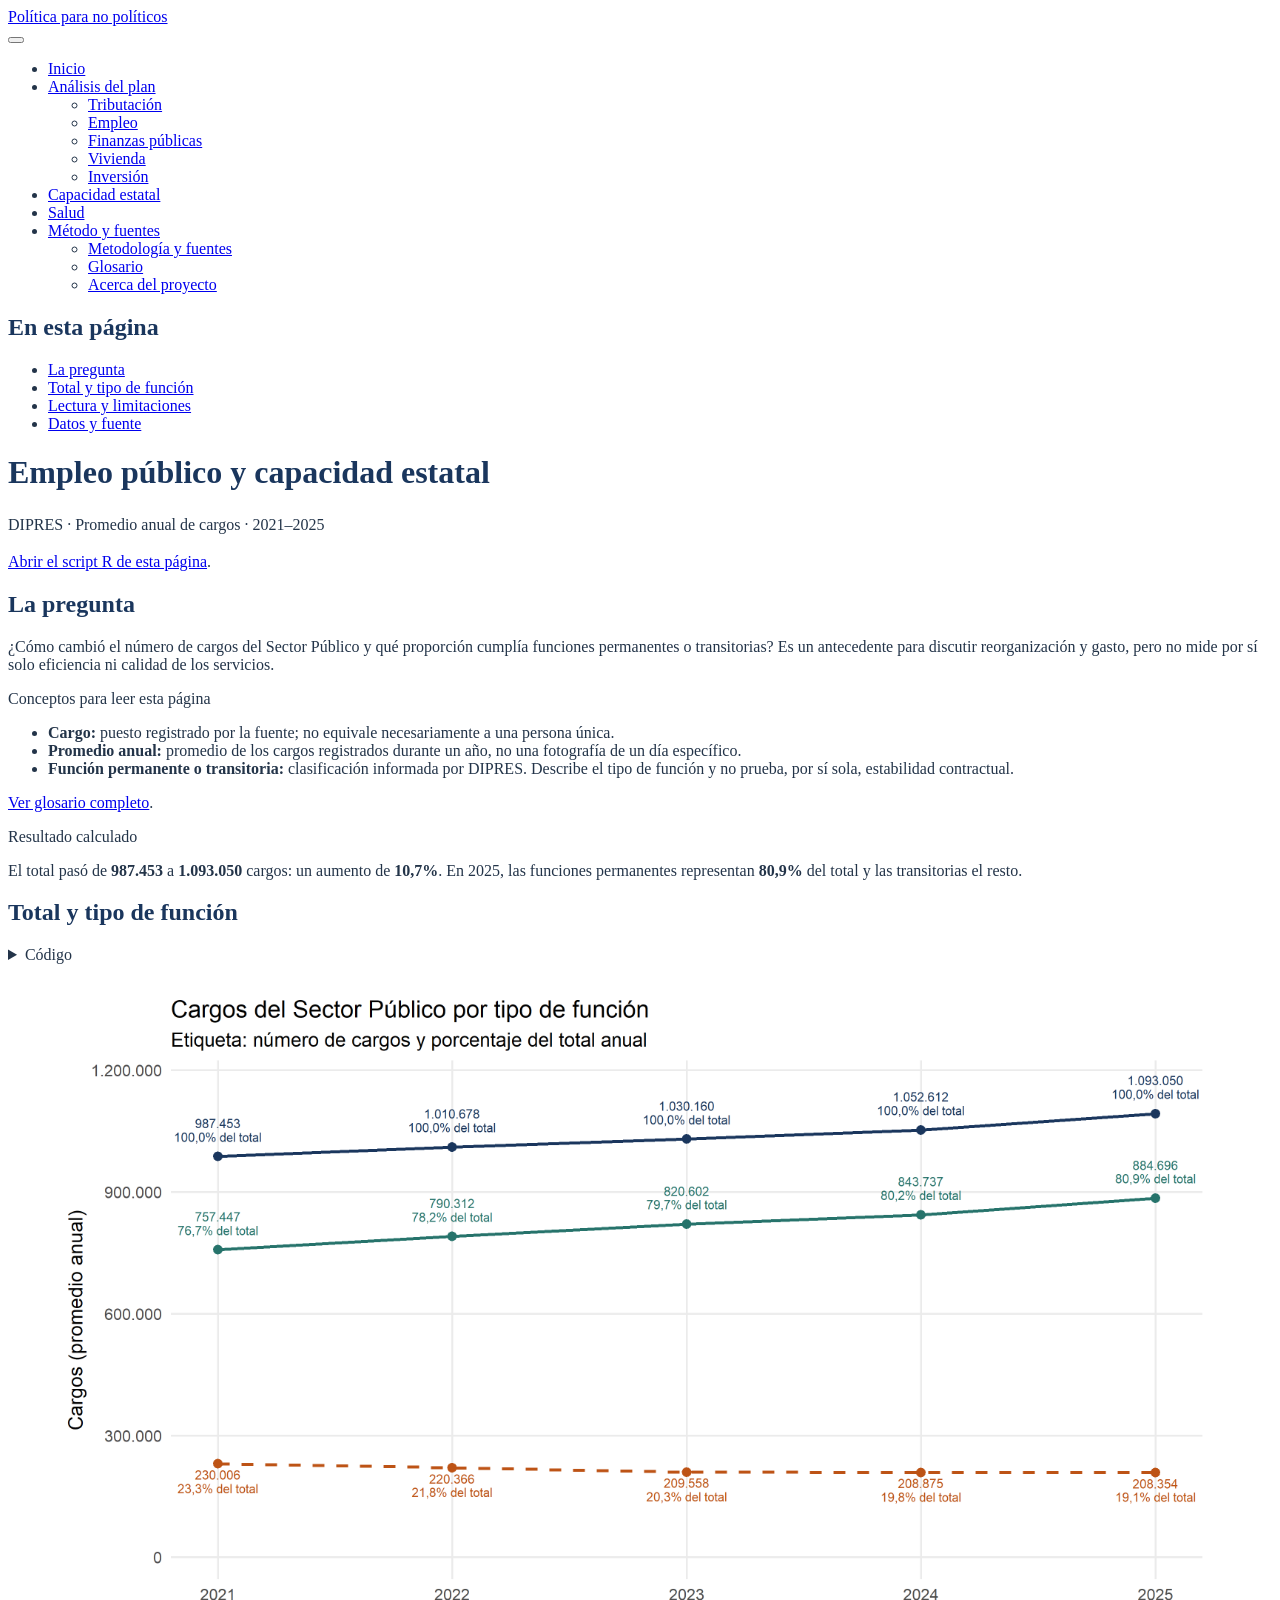
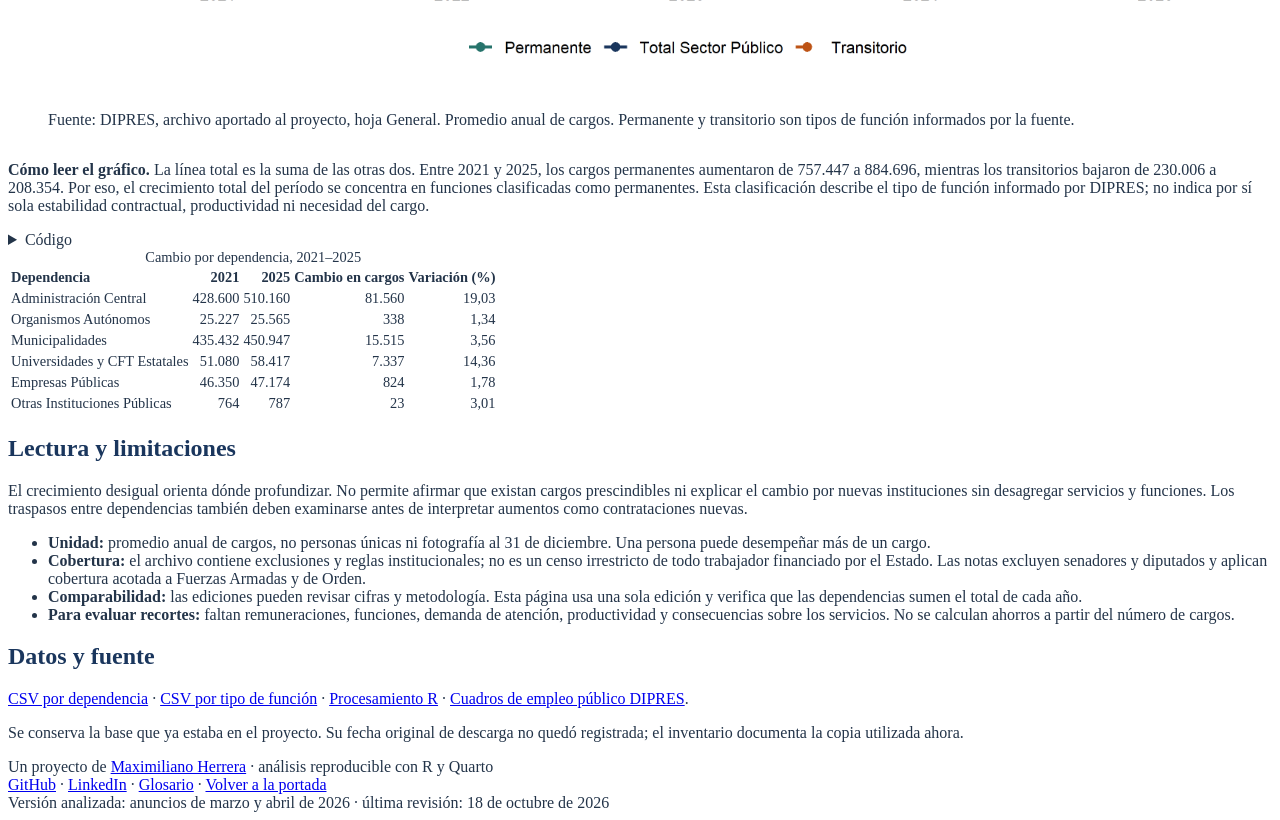
==== commit a5bfbd77: "Agrega glosario contextual para los análisis" ====
--- a/docs/01_empleo_publico.html
+++ b/docs/01_empleo_publico.html
@@ -154,14 +154,25 @@
     <a class="nav-link" href="./02_salud_fonasa.html" rel="" target="">
  <span class="menu-text">Salud</span></a>
   </li>  
-  <li class="nav-item">
-    <a class="nav-link" href="./metodologia.html" rel="" target="">
- <span class="menu-text">Método y fuentes</span></a>
-  </li>  
-  <li class="nav-item">
-    <a class="nav-link" href="./acerca.html" rel="" target="">
- <span class="menu-text">Acerca del proyecto</span></a>
-  </li>  
+  <li class="nav-item dropdown ">
+    <a class="nav-link dropdown-toggle" href="#" id="nav-menu-método-y-fuentes" role="button" data-bs-toggle="dropdown" aria-expanded="false" rel="" target="">
+ <span class="menu-text">Método y fuentes</span>
+    </a>
+    <ul class="dropdown-menu" aria-labelledby="nav-menu-método-y-fuentes">    
+        <li>
+    <a class="dropdown-item" href="./metodologia.html" rel="" target="">
+ <span class="dropdown-text">Metodología y fuentes</span></a>
+  </li>  
+        <li>
+    <a class="dropdown-item" href="./glosario.html" rel="" target="">
+ <span class="dropdown-text">Glosario</span></a>
+  </li>  
+        <li>
+    <a class="dropdown-item" href="./acerca.html" rel="" target="">
+ <span class="dropdown-text">Acerca del proyecto</span></a>
+  </li>  
+    </ul>
+  </li>
 </ul>
             <div class="quarto-navbar-tools ms-auto">
 </div>
@@ -210,6 +221,24 @@
 <section id="la-pregunta" class="level2">
 <h2 class="anchored" data-anchor-id="la-pregunta">La pregunta</h2>
 <p>¿Cómo cambió el número de cargos del Sector Público y qué proporción cumplía funciones permanentes o transitorias? Es un antecedente para discutir reorganización y gasto, pero no mide por sí solo eficiencia ni calidad de los servicios.</p>
+<div class="callout callout-style-default callout-tip callout-titled" title="Conceptos para leer esta página">
+<div class="callout-header d-flex align-content-center">
+<div class="callout-icon-container">
+<i class="callout-icon"></i>
+</div>
+<div class="callout-title-container flex-fill">
+Conceptos para leer esta página
+</div>
+</div>
+<div class="callout-body-container callout-body">
+<ul>
+<li><strong>Cargo:</strong> puesto registrado por la fuente; no equivale necesariamente a una persona única.</li>
+<li><strong>Promedio anual:</strong> promedio de los cargos registrados durante un año, no una fotografía de un día específico.</li>
+<li><strong>Función permanente o transitoria:</strong> clasificación informada por DIPRES. Describe el tipo de función y no prueba, por sí sola, estabilidad contractual.</li>
+</ul>
+<p><a href="./glosario.html">Ver glosario completo</a>.</p>
+</div>
+</div>
 <div class="callout callout-style-default callout-note callout-titled" title="Resultado calculado">
 <div class="callout-header d-flex align-content-center">
 <div class="callout-icon-container">
@@ -591,7 +620,7 @@
 <footer class="footer">
   <div class="nav-footer">
     <div class="nav-footer-left">Un proyecto de <a href="./acerca.html">Maximiliano Herrera</a> · análisis reproducible con R y Quarto</div>   
-    <div class="nav-footer-center"><a href="https://github.com/Titan1959/Mega-reforma-Chile">GitHub</a> · <a href="https://www.linkedin.com/in/maximiliano-herrera-1380661ba/">LinkedIn</a> · <a href="./index.html">Volver a la portada</a></div>
+    <div class="nav-footer-center"><a href="https://github.com/maximiliano-herrera/Mega-reforma-Chile">GitHub</a> · <a href="https://www.linkedin.com/in/maximiliano-herrera-1380661ba/">LinkedIn</a> · <a href="./glosario.html">Glosario</a> · <a href="./index.html">Volver a la portada</a></div>
     <div class="nav-footer-right">Versión analizada: anuncios de marzo y abril de 2026 · última revisión: 18 de octubre de 2026</div>
   </div>
 </footer>
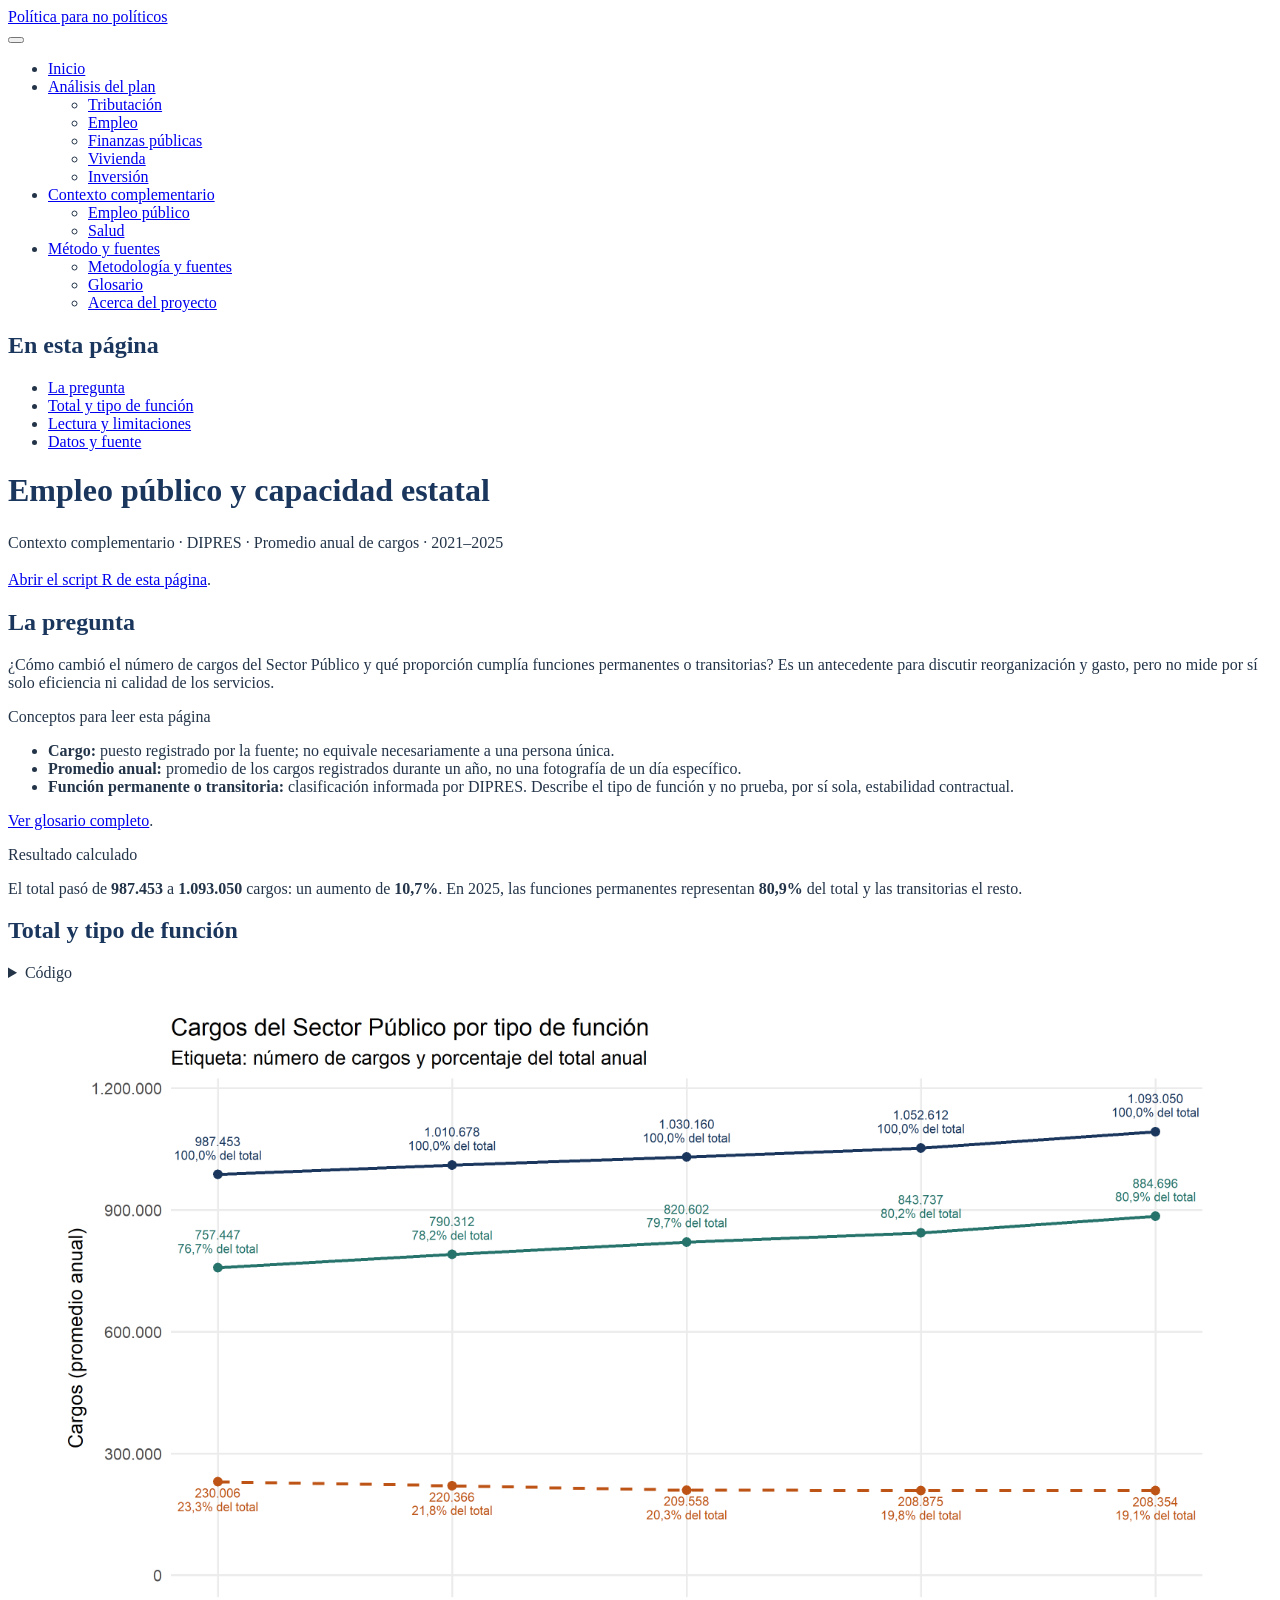
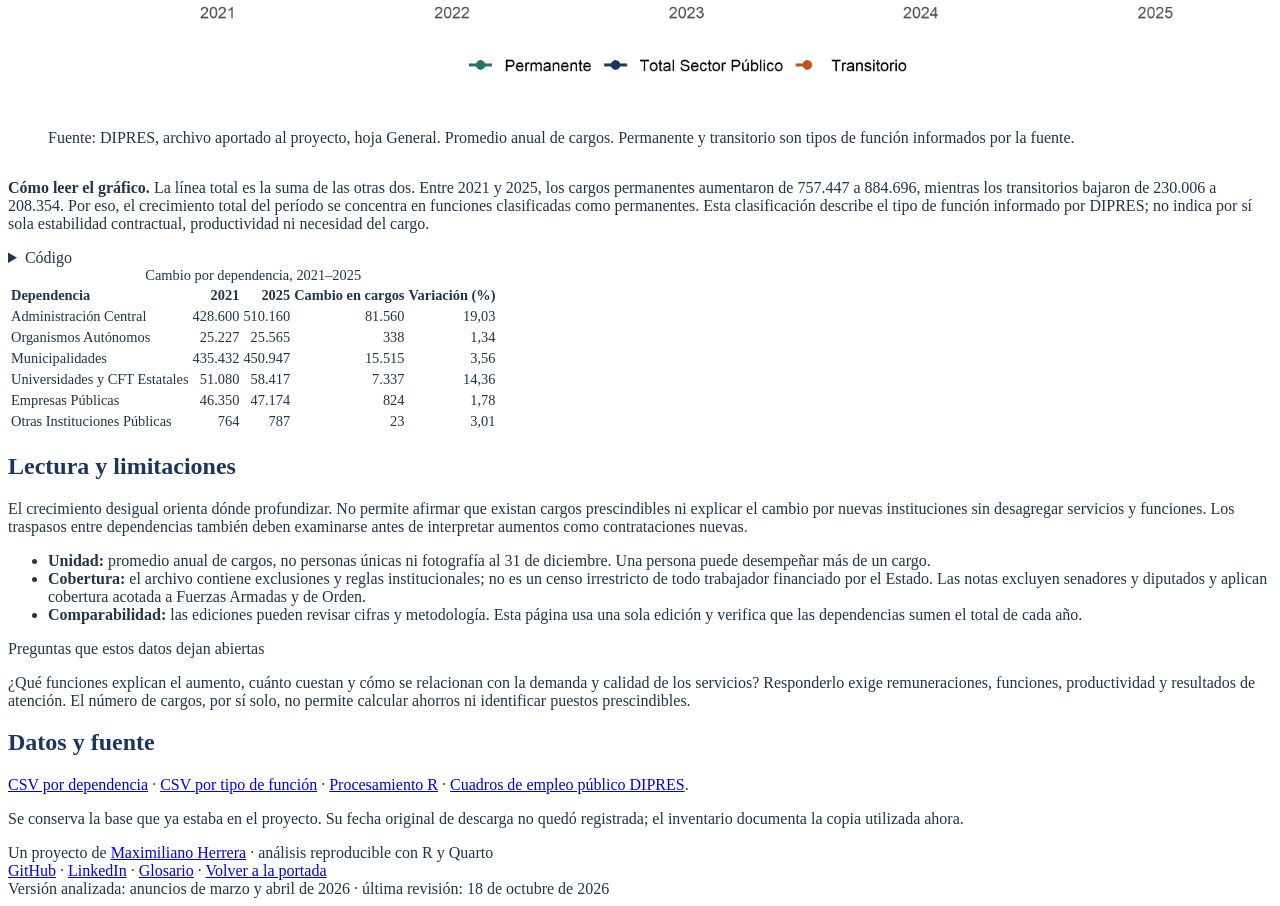
==== commit d387667a: "Refuerza verificabilidad y contexto editorial" ====
--- a/docs/01_empleo_publico.html
+++ b/docs/01_empleo_publico.html
@@ -146,14 +146,21 @@
   </li>  
     </ul>
   </li>
-  <li class="nav-item">
-    <a class="nav-link active" href="./01_empleo_publico.html" rel="" target="" aria-current="page">
- <span class="menu-text">Capacidad estatal</span></a>
-  </li>  
-  <li class="nav-item">
-    <a class="nav-link" href="./02_salud_fonasa.html" rel="" target="">
- <span class="menu-text">Salud</span></a>
-  </li>  
+  <li class="nav-item dropdown ">
+    <a class="nav-link dropdown-toggle" href="#" id="nav-menu-contexto-complementario" role="button" data-bs-toggle="dropdown" aria-expanded="false" rel="" target="">
+ <span class="menu-text">Contexto complementario</span>
+    </a>
+    <ul class="dropdown-menu" aria-labelledby="nav-menu-contexto-complementario">    
+        <li>
+    <a class="dropdown-item" href="./01_empleo_publico.html" rel="" target="">
+ <span class="dropdown-text">Empleo público</span></a>
+  </li>  
+        <li>
+    <a class="dropdown-item" href="./02_salud_fonasa.html" rel="" target="">
+ <span class="dropdown-text">Salud</span></a>
+  </li>  
+    </ul>
+  </li>
   <li class="nav-item dropdown ">
     <a class="nav-link dropdown-toggle" href="#" id="nav-menu-método-y-fuentes" role="button" data-bs-toggle="dropdown" aria-expanded="false" rel="" target="">
  <span class="menu-text">Método y fuentes</span>
@@ -202,7 +209,7 @@
 <header id="title-block-header" class="quarto-title-block default">
 <div class="quarto-title">
 <h1 class="title">Empleo público y capacidad estatal</h1>
-<p class="subtitle lead">DIPRES · Promedio anual de cargos · 2021–2025</p>
+<p class="subtitle lead">Contexto complementario · DIPRES · Promedio anual de cargos · 2021–2025</p>
 </div>
 
 
@@ -357,8 +364,23 @@
 <li><strong>Unidad:</strong> promedio anual de cargos, no personas únicas ni fotografía al 31 de diciembre. Una persona puede desempeñar más de un cargo.</li>
 <li><strong>Cobertura:</strong> el archivo contiene exclusiones y reglas institucionales; no es un censo irrestricto de todo trabajador financiado por el Estado. Las notas excluyen senadores y diputados y aplican cobertura acotada a Fuerzas Armadas y de Orden.</li>
 <li><strong>Comparabilidad:</strong> las ediciones pueden revisar cifras y metodología. Esta página usa una sola edición y verifica que las dependencias sumen el total de cada año.</li>
-<li><strong>Para evaluar recortes:</strong> faltan remuneraciones, funciones, demanda de atención, productividad y consecuencias sobre los servicios. No se calculan ahorros a partir del número de cargos.</li>
 </ul>
+<div class="callout callout-style-default callout-note callout-titled" title="Preguntas que estos datos dejan abiertas">
+<div class="callout-header d-flex align-content-center" data-bs-toggle="collapse" data-bs-target=".callout-3-contents" aria-controls="callout-3" aria-expanded="false" aria-label="Toggle callout">
+<div class="callout-icon-container">
+<i class="callout-icon"></i>
+</div>
+<div class="callout-title-container flex-fill">
+Preguntas que estos datos dejan abiertas
+</div>
+<div class="callout-btn-toggle d-inline-block border-0 py-1 ps-1 pe-0 float-end"><i class="callout-toggle"></i></div>
+</div>
+<div id="callout-3" class="callout-3-contents callout-collapse collapse">
+<div class="callout-body-container callout-body">
+<p>¿Qué funciones explican el aumento, cuánto cuestan y cómo se relacionan con la demanda y calidad de los servicios? Responderlo exige remuneraciones, funciones, productividad y resultados de atención. El número de cargos, por sí solo, no permite calcular ahorros ni identificar puestos prescindibles.</p>
+</div>
+</div>
+</div>
 </section>
 <section id="datos-y-fuente" class="level2">
 <h2 class="anchored" data-anchor-id="datos-y-fuente">Datos y fuente</h2>
--- a/docs/styles.css
+++ b/docs/styles.css
@@ -8,12 +8,18 @@
 .card-tema { border: 1px solid #d7dfe9; border-radius: 8px; padding: 1.1rem 1.3rem; background: #fff; }
 .card-tema h3 { font-size: 1.18rem; margin: 0 0 .5rem; }
 .card-tema p { margin-bottom: .4rem; font-size: .95rem; }
+.hallazgos { display: grid; grid-template-columns: repeat(2,minmax(0,1fr)); gap: 1rem; margin: 1.2rem 0 2rem; }
+.hallazgo { border: 1px solid #d7dfe9; border-top: 4px solid #1a365d; border-radius: 8px; padding: 1rem 1.2rem; background: #fff; }
+.hallazgo h3 { font-size: 1.12rem; margin: 0 0 .45rem; }
+.hallazgo p { margin-bottom: .25rem; }
+.cadena-verificacion { margin-top: .8rem; padding: .75rem 1rem; background: #fff; border: 1px solid #c8d5e5; border-radius: 6px; line-height: 1.8; }
 table { font-size: .9rem; }
 .cell-output-display { max-width: 100%; overflow-x: auto; -webkit-overflow-scrolling: touch; }
 .cell-output-display img { max-width: 100%; height: auto; }
 details.code-fold { margin-bottom: .8rem; }
 @media(max-width:650px) {
   .cards { grid-template-columns: 1fr; }
+  .hallazgos { grid-template-columns: 1fr; }
   .hero { padding: 1rem; }
   h1.title { font-size: 1.85rem; }
   .quarto-title .subtitle { font-size: 1rem; }
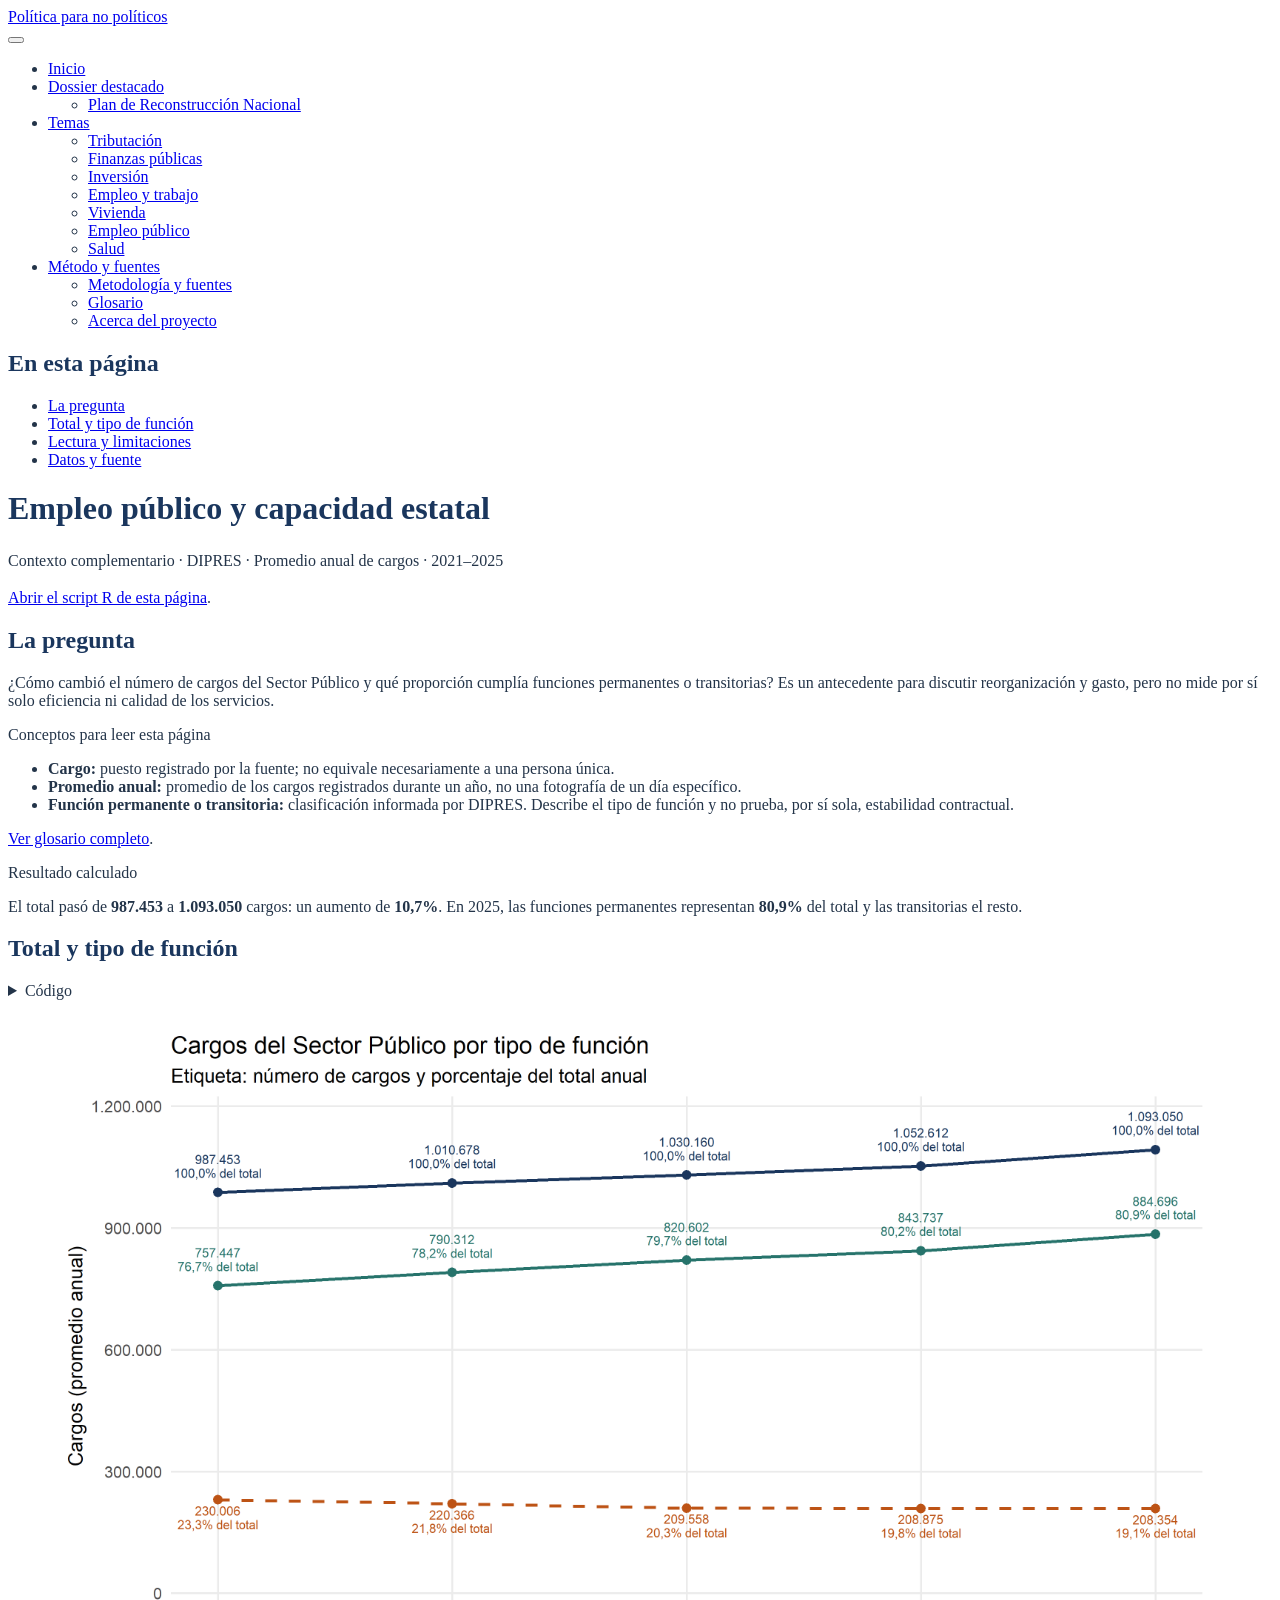
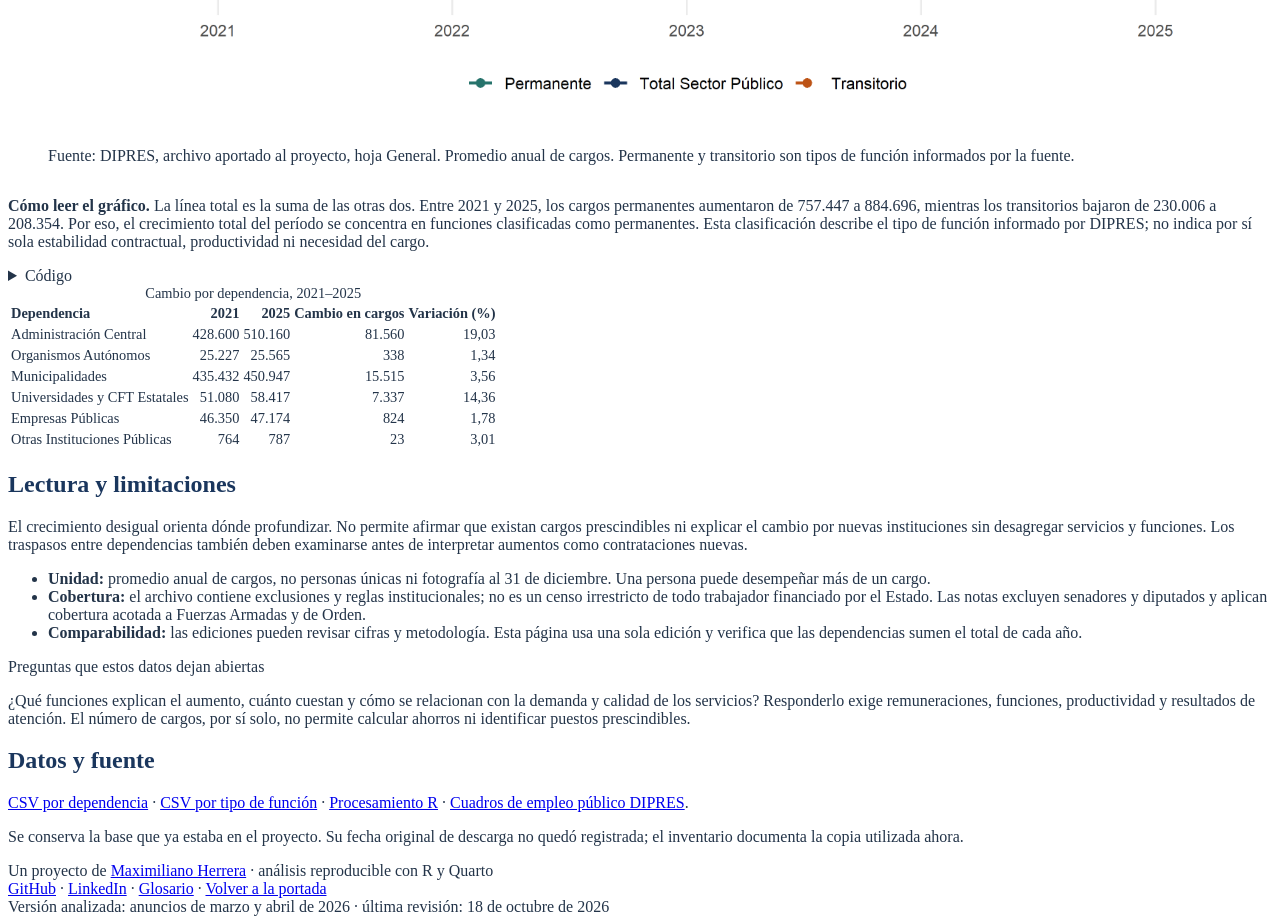
==== commit a25a9d55: "Amplía el sitio como plataforma temática" ====
--- a/docs/01_empleo_publico.html
+++ b/docs/01_empleo_publico.html
@@ -120,37 +120,41 @@
  <span class="menu-text">Inicio</span></a>
   </li>  
   <li class="nav-item dropdown ">
-    <a class="nav-link dropdown-toggle" href="#" id="nav-menu-análisis-del-plan" role="button" data-bs-toggle="dropdown" aria-expanded="false" rel="" target="">
- <span class="menu-text">Análisis del plan</span>
+    <a class="nav-link dropdown-toggle" href="#" id="nav-menu-dossier-destacado" role="button" data-bs-toggle="dropdown" aria-expanded="false" rel="" target="">
+ <span class="menu-text">Dossier destacado</span>
     </a>
-    <ul class="dropdown-menu" aria-labelledby="nav-menu-análisis-del-plan">    
-        <li>
-    <a class="dropdown-item" href="./03_tributacion.html" rel="" target="">
- <span class="dropdown-text">Tributación</span></a>
-  </li>  
-        <li>
-    <a class="dropdown-item" href="./04_empleo_formal.html" rel="" target="">
- <span class="dropdown-text">Empleo</span></a>
-  </li>  
-        <li>
-    <a class="dropdown-item" href="./05_finanzas_publicas.html" rel="" target="">
- <span class="dropdown-text">Finanzas públicas</span></a>
-  </li>  
-        <li>
-    <a class="dropdown-item" href="./06_vivienda.html" rel="" target="">
- <span class="dropdown-text">Vivienda</span></a>
-  </li>  
-        <li>
-    <a class="dropdown-item" href="./07_inversion.html" rel="" target="">
- <span class="dropdown-text">Inversión</span></a>
+    <ul class="dropdown-menu" aria-labelledby="nav-menu-dossier-destacado">    
+        <li>
+    <a class="dropdown-item" href="./index.html#dossier-destacado" rel="" target="">
+ <span class="dropdown-text">Plan de Reconstrucción Nacional</span></a>
   </li>  
     </ul>
   </li>
   <li class="nav-item dropdown ">
-    <a class="nav-link dropdown-toggle" href="#" id="nav-menu-contexto-complementario" role="button" data-bs-toggle="dropdown" aria-expanded="false" rel="" target="">
- <span class="menu-text">Contexto complementario</span>
+    <a class="nav-link dropdown-toggle" href="#" id="nav-menu-temas" role="button" data-bs-toggle="dropdown" aria-expanded="false" rel="" target="">
+ <span class="menu-text">Temas</span>
     </a>
-    <ul class="dropdown-menu" aria-labelledby="nav-menu-contexto-complementario">    
+    <ul class="dropdown-menu" aria-labelledby="nav-menu-temas">    
+        <li>
+    <a class="dropdown-item" href="./03_tributacion.html" rel="" target="">
+ <span class="dropdown-text">Tributación</span></a>
+  </li>  
+        <li>
+    <a class="dropdown-item" href="./05_finanzas_publicas.html" rel="" target="">
+ <span class="dropdown-text">Finanzas públicas</span></a>
+  </li>  
+        <li>
+    <a class="dropdown-item" href="./07_inversion.html" rel="" target="">
+ <span class="dropdown-text">Inversión</span></a>
+  </li>  
+        <li>
+    <a class="dropdown-item" href="./04_empleo_formal.html" rel="" target="">
+ <span class="dropdown-text">Empleo y trabajo</span></a>
+  </li>  
+        <li>
+    <a class="dropdown-item" href="./06_vivienda.html" rel="" target="">
+ <span class="dropdown-text">Vivienda</span></a>
+  </li>  
         <li>
     <a class="dropdown-item" href="./01_empleo_publico.html" rel="" target="">
  <span class="dropdown-text">Empleo público</span></a>
--- a/docs/styles.css
+++ b/docs/styles.css
@@ -6,6 +6,7 @@
 .hero { background: #edf2f7; border-left: 5px solid #bd5315; padding: 1.4rem 1.6rem; margin: 1.4rem 0 2rem; border-radius: 4px; }
 .cards { display: grid; grid-template-columns: repeat(2,minmax(0,1fr)); gap: 1rem; margin: 1.2rem 0 2rem; }
 .card-tema { border: 1px solid #d7dfe9; border-radius: 8px; padding: 1.1rem 1.3rem; background: #fff; }
+.card-proximo { background: #f8fafc; border-top: 4px solid #bd5315; }
 .card-tema h3 { font-size: 1.18rem; margin: 0 0 .5rem; }
 .card-tema p { margin-bottom: .4rem; font-size: .95rem; }
 .hallazgos { display: grid; grid-template-columns: repeat(2,minmax(0,1fr)); gap: 1rem; margin: 1.2rem 0 2rem; }
